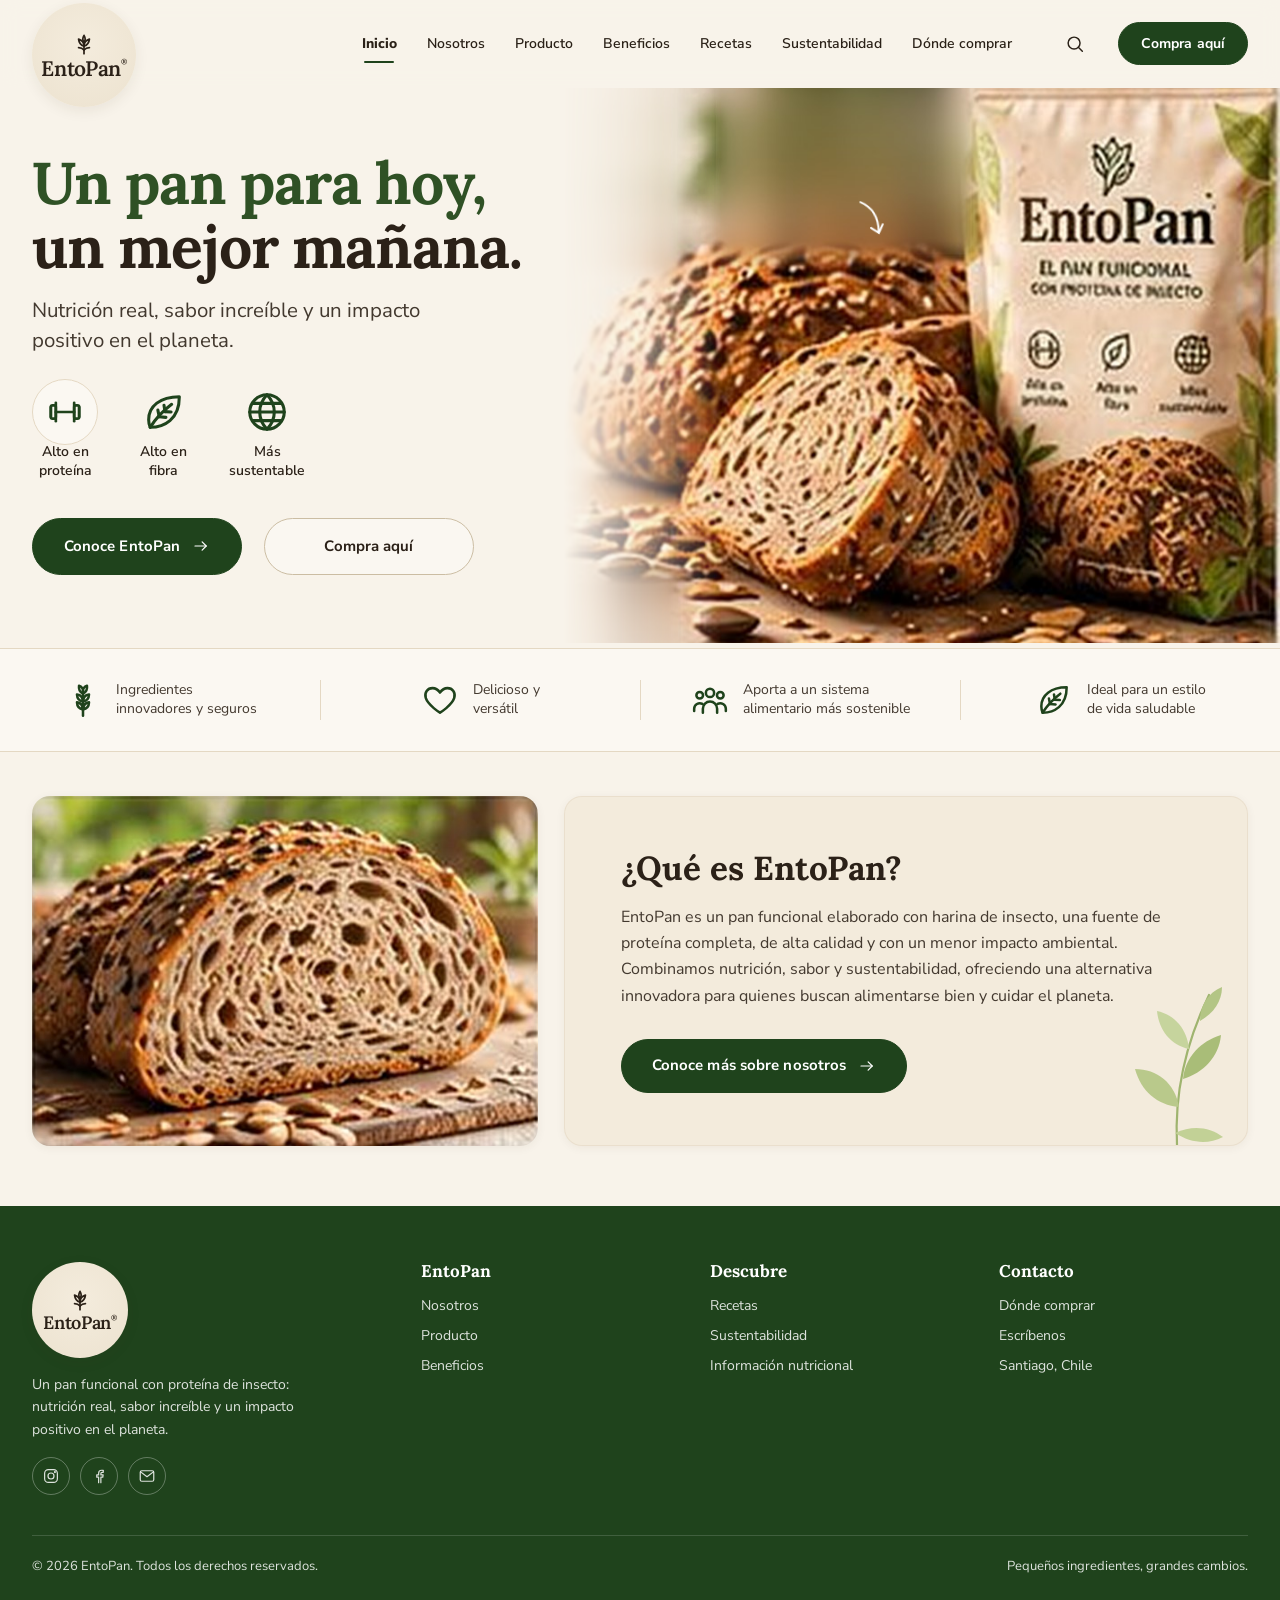
==== index.html @ 0f17476c "first commit commit 1er eto pan" ====
<!DOCTYPE html>
<html lang="es">
<head>
  <meta charset="UTF-8">
  <meta name="viewport" content="width=device-width, initial-scale=1">
  <title>EntoPan | Un pan para hoy, un mejor mañana</title>
  <meta name="description" content="EntoPan es un pan funcional con proteína de insecto: nutrición real, sabor increíble y un impacto positivo en el planeta.">
  <link rel="preconnect" href="https://fonts.googleapis.com">
  <link rel="preconnect" href="https://fonts.gstatic.com" crossorigin>
  <link href="https://fonts.googleapis.com/css2?family=Caveat:wght@500;600&family=Lora:wght@500;600;700&family=Nunito+Sans:wght@400;600;700;800;900&display=swap" rel="stylesheet">
  <link rel="stylesheet" href="css/styles.css">
</head>
<body data-page="inicio">
  <div data-include="header"></div>

  <main>
    <!-- HERO -->
    <section class="hero">
      <div class="hero__media">
        <img src="assets/img/hero-pan.jpg" alt="Pan EntoPan rebanado junto a su envase" data-parallax="0.06" class="reveal from-right" style="--d:.15s">
        <p class="hero__note hand float">
          <span class="write-on" style="display:block">Nutrición<br>que se nota</span>
          <svg viewBox="0 0 34 40" fill="none" stroke="currentColor" stroke-width="2" stroke-linecap="round"><path d="M6 2c10 6 16 16 14 32"/><path d="M13 29l7 6 5-8"/></svg>
        </p>
      </div>
      <div class="container hero__inner">
        <div class="hero__text">
          <h1 class="hero__title reveal">
            <span class="l1">Un pan para hoy,</span>
            <span>un mejor mañana.</span>
          </h1>
          <p class="hero__subtitle reveal" style="--d:.12s">Nutrición real, sabor increíble y un impacto positivo en el planeta.</p>
          <div class="hero__features" data-stagger=".12">
            <div class="hero__feature icon-pop"><i data-icon="dumbbell"></i>Alto en<br>proteína</div>
            <div class="hero__feature icon-pop"><i data-icon="leaf"></i>Alto en<br>fibra</div>
            <div class="hero__feature icon-pop"><i data-icon="globe"></i>Más<br>sustentable</div>
          </div>
          <div class="hero__cta reveal" style="--d:.3s">
            <a class="btn" href="producto.html">Conoce EntoPan <i data-icon="arrow"></i></a>
            <a class="btn btn--outline" href="sustentabilidad.html#donde-comprar">Compra aquí</a>
          </div>
        </div>
      </div>
    </section>

    <!-- FRANJA DE ATRIBUTOS -->
    <section class="strip">
      <div class="container divided" data-stagger=".1">
        <div class="strip__item icon-pop"><i data-icon="wheat"></i><span>Ingredientes<br>innovadores y seguros</span></div>
        <div class="strip__item icon-pop"><i data-icon="heart"></i><span>Delicioso y<br>versátil</span></div>
        <div class="strip__item icon-pop"><i data-icon="people"></i><span>Aporta a un sistema<br>alimentario más sostenible</span></div>
        <div class="strip__item icon-pop"><i data-icon="leaf"></i><span>Ideal para un estilo<br>de vida saludable</span></div>
      </div>
    </section>

    <!-- QUÉ ES ENTOPAN -->
    <section class="about" id="que-es">
      <div class="container about__grid">
        <div class="about__img img-zoom reveal from-left">
          <img src="assets/img/que-es-entopan.jpg" alt="Pan de semillas rebanado sobre tabla de madera" loading="lazy">
        </div>
        <div class="about__card card reveal from-right" style="--d:.1s">
          <h2>¿Qué es EntoPan?</h2>
          <p>EntoPan es un pan funcional elaborado con harina de insecto, una fuente de proteína completa, de alta calidad y con un menor impacto ambiental. Combinamos nutrición, sabor y sustentabilidad, ofreciendo una alternativa innovadora para quienes buscan alimentarse bien y cuidar el planeta.</p>
          <a class="btn" href="nosotros.html">Conoce más sobre nosotros <i data-icon="arrow"></i></a>
          <div class="leaves" data-leaves></div>
        </div>
      </div>
    </section>
  </main>

  <div data-include="footer"></div>

  <script src="js/icons.js"></script>
  <script src="js/data.js"></script>
  <script src="js/main.js"></script>
</body>
</html>
---- css/styles.css ----
/* =========================================================
   EntoPan — Hoja de estilos
   ========================================================= */
:root {
  --cream: #f8f3ea;
  --cream-2: #f3ebdc;
  --cream-3: #ece1cc;
  --paper: #fbf8f2;
  --line: #e4d8c3;
  --green: #1f431c;
  --green-2: #2c5a27;
  --green-3: #4f7a3a;
  --leaf: #a9bd78;
  --heading: #2b2118;
  --text: #43392f;
  --muted: #6d6257;
  --white: #ffffff;
  --shadow-sm: 0 2px 10px rgba(60, 45, 20, 0.06);
  --shadow: 0 10px 30px rgba(60, 45, 20, 0.10);
  --shadow-lg: 0 20px 50px rgba(40, 30, 10, 0.18);
  --radius: 14px;
  --radius-lg: 18px;
  --serif: 'Lora', Georgia, 'Times New Roman', serif;
  --sans: 'Nunito Sans', 'Segoe UI', system-ui, sans-serif;
  --hand: 'Caveat', 'Segoe Print', cursive;
  --container: 1280px;
  --header-h: 88px;
  --ease: cubic-bezier(.22, .8, .24, 1);
}

*, *::before, *::after { box-sizing: border-box; }
html { scroll-behavior: smooth; scroll-padding-top: calc(var(--header-h) + 16px); }
body {
  margin: 0;
  background: var(--cream);
  color: var(--text);
  font-family: var(--sans);
  font-size: 16px;
  line-height: 1.55;
  -webkit-font-smoothing: antialiased;
  overflow-x: hidden;
}
img { max-width: 100%; display: block; }
a { color: inherit; text-decoration: none; }
button, input, textarea { font: inherit; color: inherit; }
h1, h2, h3, h4 { font-family: var(--serif); color: var(--heading); margin: 0; line-height: 1.15; font-weight: 700; }
p { margin: 0; }

.container { width: 100%; max-width: var(--container); margin: 0 auto; padding: 0 32px; }
.sr-only { position: absolute; width: 1px; height: 1px; overflow: hidden; clip: rect(0 0 0 0); white-space: nowrap; }

/* ---------- Íconos ---------- */
.icon-wrap { display: inline-flex; align-items: center; justify-content: center; line-height: 0; }
.icon { width: 1em; height: 1em; }

/* ---------- Botones ---------- */
.btn {
  --bg: var(--green); --fg: #fff; --bd: var(--green);
  display: inline-flex; align-items: center; justify-content: center; gap: 12px;
  padding: 14px 30px; border-radius: 999px;
  background: var(--bg); color: var(--fg); border: 1.5px solid var(--bd);
  font-weight: 700; font-size: 15px; letter-spacing: .1px; cursor: pointer;
  position: relative; overflow: hidden; isolation: isolate;
  transition: transform .35s var(--ease), box-shadow .35s var(--ease), background .3s, color .3s;
  white-space: nowrap;
}
.btn .icon { width: 18px; height: 18px; transition: transform .35s var(--ease); }
.btn:hover { transform: translateY(-2px); box-shadow: 0 10px 24px rgba(31, 67, 28, .25); }
.btn:hover .icon { transform: translateX(4px); }
.btn:active { transform: translateY(0) scale(.98); }
.btn::after { /* brillo al pasar el mouse */
  content: ''; position: absolute; inset: 0; z-index: -1;
  background: linear-gradient(110deg, transparent 30%, rgba(255,255,255,.22) 50%, transparent 70%);
  transform: translateX(-120%); transition: transform .7s var(--ease);
}
.btn:hover::after { transform: translateX(120%); }
.btn--outline { --bg: transparent; --fg: var(--heading); --bd: #cbbda3; background: rgba(255,255,255,.35); }
.btn--outline:hover { --bg: var(--green); --fg: #fff; --bd: var(--green); background: var(--green); }
.btn--light { --bg: #fbf7ef; --fg: var(--heading); --bd: #fbf7ef; }
.btn--light:hover { --bg: #fff; background: #fff; box-shadow: 0 10px 24px rgba(0,0,0,.25); }
.btn--sm { padding: 10px 22px; font-size: 14px; }
.btn--block { width: 100%; }

/* ---------- Header ---------- */
.site-header {
  position: sticky; top: 0; z-index: 50;
  height: var(--header-h);
  background: rgba(248, 243, 234, .92);
  backdrop-filter: blur(10px); -webkit-backdrop-filter: blur(10px);
  border-bottom: 1px solid transparent;
  transition: height .35s var(--ease), box-shadow .35s, border-color .35s;
}
.site-header.is-scrolled { --header-h: 72px; box-shadow: 0 6px 24px rgba(60,45,20,.08); border-color: var(--line); }
.site-header .container { height: 100%; display: flex; align-items: center; gap: 24px; max-width: 1360px; }

.logo {
  position: relative; flex: 0 0 auto;
  width: 104px; height: 104px; margin-top: 22px; border-radius: 50%;
  background: radial-gradient(circle at 50% 40%, #f4ecdd, #ece2cf);
  box-shadow: 0 4px 14px rgba(60,45,20,.08);
  display: flex; flex-direction: column; align-items: center; justify-content: center;
  color: var(--heading);
  transition: transform .5s var(--ease), width .35s var(--ease), height .35s var(--ease), margin .35s var(--ease);
}
.site-header.is-scrolled .logo { width: 84px; height: 84px; margin-top: 14px; }
.logo:hover { transform: rotate(-6deg) scale(1.04); }
.logo .icon-wrap { font-size: 26px; color: var(--heading); margin-bottom: 1px; }
.logo__text { font-family: var(--serif); font-weight: 600; font-size: 21px; letter-spacing: -.3px; line-height: 1; }
.logo__text sup { font-size: 7px; vertical-align: top; }
.site-header.is-scrolled .logo__text { font-size: 18px; }

.nav { margin-left: auto; display: flex; align-items: center; gap: 30px; }
.nav__link {
  position: relative; font-size: 14px; font-weight: 600; color: var(--heading); padding: 6px 0;
  transition: color .25s;
}
.nav__link::after {
  content: ''; position: absolute; left: 50%; bottom: -3px; width: 30px; height: 2px; border-radius: 2px;
  background: var(--green); transform: translateX(-50%) scaleX(0); transform-origin: center;
  transition: transform .35s var(--ease);
}
.nav__link:hover { color: var(--green-2); }
.nav__link:hover::after, .nav__link.is-active::after { transform: translateX(-50%) scaleX(1); }
.nav__link.is-active { font-weight: 800; }

.header-actions { display: flex; align-items: center; gap: 22px; margin-left: 18px; }
.icon-btn {
  width: 42px; height: 42px; border-radius: 50%; border: 0; background: transparent;
  display: inline-flex; align-items: center; justify-content: center; cursor: pointer; color: var(--heading);
  transition: background .25s, transform .25s;
}
.icon-btn:hover { background: var(--cream-3); transform: scale(1.06); }
.icon-btn .icon { width: 22px; height: 22px; }
.menu-toggle { display: none; }

/* ---------- Secciones genéricas ---------- */
.page-title { text-align: center; padding: 34px 0 0; }
.page-title h1 { font-size: clamp(34px, 3.4vw, 48px); letter-spacing: -.5px; }
.page-title p { margin-top: 10px; font-size: 18px; color: var(--text); }

.hand { font-family: var(--hand); font-weight: 600; line-height: 1.05; }

.card {
  background: var(--cream-2); border-radius: var(--radius-lg);
  box-shadow: var(--shadow-sm); border: 1px solid rgba(228,216,195,.6);
}

.divided { display: grid; }
.divided > * { position: relative; }
.divided > * + *::before {
  content: ''; position: absolute; left: 0; top: 10%; bottom: 10%; width: 1px; background: var(--line);
}

.leaves { position: absolute; width: 110px; pointer-events: none; z-index: 1; transform-origin: bottom center; animation: sway 6s ease-in-out infinite; }
.leaves svg { width: 100%; height: auto; }
.leaves--flip svg { transform: scaleX(-1); }
@keyframes sway { 0%,100% { transform: rotate(-3deg); } 50% { transform: rotate(4deg); } }

/* ---------- Animaciones de aparición ---------- */
.reveal { opacity: 0; transform: translateY(34px); transition: opacity .9s var(--ease), transform .9s var(--ease); transition-delay: var(--d, 0s); }
.reveal.from-left { transform: translateX(-40px); }
.reveal.from-right { transform: translateX(40px); }
.reveal.zoom { transform: scale(.94); }
.reveal.is-visible { opacity: 1; transform: none; }

.page-enter { animation: pageIn .8s var(--ease) both; }
@keyframes pageIn { from { opacity: 0; transform: translateY(14px); } to { opacity: 1; transform: none; } }
body.is-leaving main, body.is-leaving footer { opacity: 0; transform: translateY(-10px); transition: opacity .35s, transform .35s; }

.float { animation: float 6s ease-in-out infinite; }
@keyframes float { 0%,100% { transform: translateY(0); } 50% { transform: translateY(-10px); } }

.hover-lift { transition: transform .45s var(--ease), box-shadow .45s var(--ease); }
.hover-lift:hover { transform: translateY(-6px); box-shadow: var(--shadow); }

.icon-pop .icon-wrap { transition: transform .45s var(--ease); }
.icon-pop:hover .icon-wrap { transform: translateY(-4px) rotate(-6deg) scale(1.08); }

/* texto manuscrito que se "escribe" */
.write-on { clip-path: inset(0 100% 0 0); transition: clip-path 1.6s var(--ease) .3s; }
.is-visible .write-on, .write-on.is-visible { clip-path: inset(0 0 0 0); }

.img-zoom { overflow: hidden; }
.img-zoom img { transition: transform 1.2s var(--ease); }
.img-zoom:hover img { transform: scale(1.05); }

/* =========================================================
   INICIO
   ========================================================= */
.hero { position: relative; overflow: hidden; }
.hero__inner { display: grid; grid-template-columns: 1fr 1.05fr; align-items: center; min-height: 560px; max-width: 1360px; }
.hero__text { padding: 40px 0 50px; position: relative; z-index: 2; }
.hero__title { font-size: clamp(40px, 4.6vw, 66px); letter-spacing: -1px; line-height: 1.08; }
.hero__title span { display: block; }
.hero__title .l1 { color: #2f5125; }
.hero__subtitle { font-size: clamp(18px, 1.6vw, 23px); margin-top: 18px; line-height: 1.45; color: var(--text); max-width: 460px; }
.hero__features { display: flex; gap: 42px; margin-top: 34px; }
.hero__feature { display: flex; flex-direction: column; align-items: center; text-align: center; gap: 8px; font-size: 14px; font-weight: 600; color: var(--heading); line-height: 1.3; }
.hero__feature .icon-wrap { font-size: 46px; color: var(--green); }
.hero__feature:first-child .icon-wrap { width: 66px; height: 66px; margin: -10px 0 -10px; border-radius: 50%; border: 1px solid var(--line); background: rgba(255,255,255,.4); font-size: 40px; }
.hero__cta { display: flex; gap: 22px; margin-top: 38px; flex-wrap: wrap; }
.hero__cta .btn { min-width: 210px; padding-block: 16px; }

.hero__media { position: absolute; right: 0; top: 0; bottom: 0; width: 56%; z-index: 1; }
.hero__media img {
  width: 100%; height: 100%; object-fit: cover; object-position: 50% 50%;
  -webkit-mask-image: linear-gradient(90deg, transparent 0%, #000 22%);
          mask-image: linear-gradient(90deg, transparent 0%, #000 22%);
}
.hero__note { position: absolute; left: 24%; top: 10%; font-size: clamp(26px, 2.4vw, 36px); color: #fff; transform: rotate(-8deg); text-shadow: 0 2px 10px rgba(0,0,0,.25); z-index: 2; }
.hero__note svg { width: 34px; height: 40px; display: block; margin: -2px 0 0 118px; }

.strip { border-top: 1px solid var(--line); border-bottom: 1px solid var(--line); background: var(--paper); }
.strip .divided { grid-template-columns: repeat(4, 1fr); padding: 26px 0; }
.strip__item { display: flex; align-items: center; justify-content: center; gap: 14px; padding: 6px 18px; font-size: 14px; line-height: 1.35; color: var(--text); }
.strip__item .icon-wrap { font-size: 38px; color: var(--green); flex: 0 0 auto; }

.about { padding: 44px 0 60px; position: relative; }
.about__grid { display: grid; grid-template-columns: 0.85fr 1.15fr; gap: 26px; align-items: stretch; }
.about__img { border-radius: var(--radius-lg); overflow: hidden; min-height: 330px; box-shadow: var(--shadow-sm); }
.about__img img { width: 100%; height: 100%; object-fit: cover; }
.about__card { padding: 44px 56px; display: flex; flex-direction: column; justify-content: center; position: relative; overflow: hidden; }
.about__card h2 { font-size: clamp(28px, 2.6vw, 38px); }
.about__card p { margin-top: 16px; font-size: 16px; line-height: 1.65; max-width: 560px; }
.about__card .btn { margin-top: 30px; align-self: flex-start; }
.about__card .leaves { right: 10px; bottom: -10px; width: 120px; }

/* =========================================================
   NOSOTROS
   ========================================================= */
.banner-hero { position: relative; height: 360px; overflow: hidden; }
.banner-hero img { position: absolute; inset: 0; width: 100%; height: 118%; object-fit: cover; object-position: 50% 60%; will-change: transform; }
.banner-hero::after { content: ''; position: absolute; inset: 0; background: radial-gradient(ellipse 40% 55% at 50% 42%, rgba(248,238,225,.55), transparent 75%); }
.banner-hero__text { position: relative; z-index: 2; text-align: center; padding-top: 70px; }
.banner-hero__text h1 { font-size: clamp(38px, 3.6vw, 52px); }
.banner-hero__text p { margin-top: 14px; font-size: 18px; color: var(--heading); line-height: 1.5; }

.mv { padding: 20px 0 30px; }
.mv__grid { display: grid; grid-template-columns: 0.72fr 1fr; gap: 64px; align-items: center; }
.photo-note { position: relative; border-radius: var(--radius-lg); overflow: hidden; aspect-ratio: 330 / 425; box-shadow: var(--shadow); }
.photo-note img { width: 100%; height: 100%; object-fit: cover; }
.photo-note .hand { position: absolute; left: 7%; bottom: 8%; color: #fff; font-size: clamp(30px, 2.8vw, 42px); transform: rotate(-6deg); text-shadow: 0 2px 12px rgba(0,0,0,.35); }
.photo-note .hand svg { display: block; width: 26px; height: 34px; margin: 4px 0 0 58%; }

.mv__item { display: grid; grid-template-columns: 76px 1fr; gap: 30px; align-items: start; margin-bottom: 34px; }
.circle-icon { width: 76px; height: 76px; border-radius: 50%; border: 1.3px solid #d4c6ad; display: flex; align-items: center; justify-content: center; background: rgba(255,255,255,.35); color: var(--heading); font-size: 36px; transition: transform .5s var(--ease), background .3s, color .3s; }
.mv__item:hover .circle-icon { transform: rotate(-10deg) scale(1.06); background: var(--green); color: #fff; border-color: var(--green); }
.mv__item h3 { font-size: 22px; margin-bottom: 8px; }
.mv__item p { font-size: 16px; line-height: 1.6; max-width: 520px; }

.values h3 { font-size: 21px; margin-bottom: 20px; }
.values__row { display: flex; justify-content: space-between; gap: 12px; max-width: 580px; }
.value { display: flex; flex-direction: column; align-items: center; gap: 10px; font-size: 14px; color: var(--text); cursor: default; }
.value .icon-wrap { font-size: 36px; color: var(--heading); }

.banner-green { position: relative; margin-top: 20px; min-height: 290px; overflow: hidden; display: flex; align-items: center; color: #fff; }
.banner-green > img { position: absolute; inset: 0; width: 100%; height: 100%; object-fit: cover; object-position: 50% 50%; }
.banner-green::before { content: ''; position: absolute; inset: 0; background: linear-gradient(90deg, rgba(22,44,18,.55) 0%, rgba(22,44,18,.35) 45%, transparent 70%); z-index: 1; }
.banner-green .container { position: relative; z-index: 2; }
.banner-green__text { padding-left: 16%; max-width: 820px; }
.banner-green h2 { color: #fff; font-size: clamp(30px, 3vw, 44px); font-weight: 600; }
.banner-green p { margin-top: 16px; font-size: 17px; line-height: 1.5; opacity: .95; max-width: 440px; }
.banner-green .btn { margin-top: 26px; }

/* =========================================================
   PRODUCTO
   ========================================================= */
.product-hero { position: relative; padding-top: 10px; overflow: hidden; }
.product-hero__grid { display: grid; grid-template-columns: 1.25fr 1fr; align-items: center; min-height: 460px; max-width: 1360px; }
.product-hero__media { position: relative; margin-left: -32px; }
.product-hero__media img {
  width: 100%; height: auto;
  -webkit-mask-image: linear-gradient(90deg, #000 80%, transparent 100%), linear-gradient(0deg, #000 85%, transparent 100%);
  -webkit-mask-composite: source-in;
          mask-image: linear-gradient(90deg, #000 80%, transparent 100%), linear-gradient(0deg, #000 85%, transparent 100%);
          mask-composite: intersect;
}
.checklist { list-style: none; padding: 0; margin: 0 0 40px 40px; display: grid; gap: 20px; }
.checklist li { display: flex; align-items: center; gap: 18px; font-size: 18px; color: var(--heading); }
.check { width: 32px; height: 32px; border-radius: 50%; background: var(--green); color: #fff; display: inline-flex; align-items: center; justify-content: center; flex: 0 0 auto; }
.check .icon { width: 18px; height: 18px; stroke-width: 2.4; }
.checklist .check:not(.is-visible) { transform: scale(0); }
.check.is-visible { animation: pop .6s var(--ease) both; animation-delay: var(--d, 0s); }
@keyframes pop { 0% { transform: scale(0); } 70% { transform: scale(1.2); } 100% { transform: scale(1); } }
.product-hero .btn { margin-left: 40px; }
.product-hero .leaves { right: -10px; top: 40px; width: 120px; }
.product-hero .leaves.l2 { top: auto; bottom: 10px; right: 10px; width: 70px; animation-delay: -2s; }

.features5 { background: var(--paper); border-top: 1px solid var(--line); border-bottom: 1px solid var(--line); }
.features5 .divided { grid-template-columns: repeat(5, 1fr); padding: 30px 0; }
.feat { display: flex; flex-direction: column; align-items: center; text-align: center; gap: 12px; font-size: 14px; line-height: 1.4; color: var(--text); padding: 4px 10px; }
.feat .icon-wrap { font-size: 44px; color: var(--heading); }

.ingredients { padding: 40px 0 60px; position: relative; }
.ingredients__grid { display: grid; grid-template-columns: 1fr 1fr; gap: 24px; }
.ingredients__card { padding: 44px 50px; display: flex; flex-direction: column; justify-content: center; }
.ingredients__card h2 { font-size: 30px; }
.ingredients__card p { margin-top: 14px; font-size: 16px; line-height: 1.6; max-width: 460px; }
.ingredients__card .btn { margin-top: 30px; align-self: flex-start; }
.ingredients__img { border-radius: var(--radius-lg); overflow: hidden; min-height: 300px; box-shadow: var(--shadow-sm); }
.ingredients__img img { width: 100%; height: 100%; object-fit: cover; }
.ingredients .leaves { left: -6px; bottom: 0; width: 90px; }

/* =========================================================
   BENEFICIOS
   ========================================================= */
.benefits { padding: 30px 0 22px; position: relative; }
.benefits__grid { display: grid; grid-template-columns: repeat(3, 1fr); gap: 22px; }
.benefit { overflow: hidden; display: flex; flex-direction: column; text-align: center; background: var(--paper); }
.benefit__body { padding: 34px 30px 14px; }
.benefit .icon-wrap { font-size: 46px; color: var(--green); }
.benefit h3 { font-size: 21px; margin-top: 14px; }
.benefit p { margin: 12px auto 0; font-size: 16px; line-height: 1.55; max-width: 290px; }
.benefit__img { margin-top: auto; height: 170px; overflow: hidden; }
.benefit__img img { width: 100%; height: 100%; object-fit: cover; -webkit-mask-image: linear-gradient(180deg, transparent 0%, #000 30%); mask-image: linear-gradient(180deg, transparent 0%, #000 30%); transition: transform 1.2s var(--ease); }
.benefit:hover .benefit__img img { transform: scale(1.07); }
.benefits .leaves { right: -30px; top: -40px; width: 90px; }

.promo-grid { display: grid; grid-template-columns: 1fr 1fr; gap: 22px; padding-bottom: 60px; }
.promo { position: relative; border-radius: var(--radius-lg); overflow: hidden; min-height: 400px; color: #fff; display: flex; align-items: center; box-shadow: var(--shadow); }
.promo > img { position: absolute; inset: 0; width: 100%; height: 100%; object-fit: cover; transition: transform 1.4s var(--ease); }
.promo:hover > img { transform: scale(1.05); }
.promo::before { content: ''; position: absolute; inset: 0; z-index: 1; background: linear-gradient(90deg, rgba(20,42,16,.55), rgba(20,42,16,.2) 55%, transparent 75%); }
.promo__text { position: relative; z-index: 2; padding: 40px 44px; max-width: 58%; }
.promo h2 { color: #fff; font-size: clamp(28px, 2.6vw, 40px); font-weight: 600; line-height: 1.15; }
.promo p { margin-top: 16px; font-size: 16px; line-height: 1.55; opacity: .95; }
.promo .btn { margin-top: 30px; }

/* =========================================================
   RECETAS
   ========================================================= */
.recipes { padding: 0 0 60px; position: relative; }
.filters { display: flex; justify-content: center; flex-wrap: wrap; gap: 14px; margin: 26px 0 30px; }
.chip {
  padding: 10px 24px; border-radius: 999px; border: 1px solid var(--line); background: var(--paper);
  font-size: 14px; font-weight: 600; color: var(--heading); cursor: pointer; box-shadow: var(--shadow-sm);
  transition: background .3s, color .3s, transform .3s var(--ease), border-color .3s;
}
.chip:hover { transform: translateY(-2px); border-color: #cbbda3; }
.chip.is-active { background: var(--green); color: #fff; border-color: var(--green); }

.recipes__grid { display: grid; grid-template-columns: repeat(3, 1fr); gap: 26px; }
.recipe {
  background: var(--paper); border-radius: var(--radius); overflow: hidden; box-shadow: var(--shadow-sm);
  cursor: pointer; border: 1px solid rgba(228,216,195,.6); text-align: left; padding: 0;
  transition: transform .45s var(--ease), box-shadow .45s var(--ease), opacity .4s, scale .4s;
}
.recipe:hover { transform: translateY(-6px); box-shadow: var(--shadow); }
.recipe.is-hidden { display: none; }
.recipe.is-filtering { opacity: 0; scale: .92; }
.recipe__img { aspect-ratio: 286 / 146; overflow: hidden; }
.recipe__img img { width: 100%; height: 100%; object-fit: cover; transition: transform 1s var(--ease); }
.recipe:hover .recipe__img img { transform: scale(1.08); }
.recipe__body { padding: 16px 18px 18px; display: grid; grid-template-columns: 1fr auto; align-items: end; gap: 8px; }
.recipe h3 { font-size: 18px; grid-column: 1 / -1; }
.recipe__meta { display: flex; gap: 18px; font-size: 13px; color: var(--muted); }
.recipe__meta span { display: inline-flex; align-items: center; gap: 6px; }
.recipe__meta .icon { width: 16px; height: 16px; }
.recipe__arrow { color: var(--heading); transition: transform .35s var(--ease); }
.recipe__arrow .icon { width: 20px; height: 20px; }
.recipe:hover .recipe__arrow { transform: translateX(5px); }
.recipes__more { display: flex; justify-content: center; margin-top: 44px; }
.recipes__more .btn { padding-inline: 44px; }
.recipes__empty { text-align: center; color: var(--muted); padding: 30px; display: none; }
.recipes .leaves.tr { right: -20px; top: -80px; width: 90px; }
.recipes .leaves.bl { left: -10px; bottom: 20px; width: 90px; }
.recipes .leaves.br { right: -6px; bottom: 10px; width: 80px; animation-delay: -3s; }

/* =========================================================
   SUSTENTABILIDAD
   ========================================================= */
.sust { padding: 0 0 26px; position: relative; }
.sust__grid { display: grid; grid-template-columns: 0.95fr 1.05fr; gap: 44px; align-items: center; margin-top: 30px; }
.sust__item { display: grid; grid-template-columns: 70px 1fr; gap: 24px; margin-bottom: 30px; }
.sust__item:last-child { margin-bottom: 0; }
.sust__item .icon-wrap { font-size: 54px; color: var(--green); }
.sust__item h3 { font-size: 20px; margin-bottom: 6px; }
.sust__item p { font-size: 15.5px; line-height: 1.55; max-width: 470px; }
.sust__photo { position: relative; border-radius: var(--radius-lg); overflow: hidden; aspect-ratio: 244 / 168; box-shadow: var(--shadow); }
.sust__photo img { width: 100%; height: 100%; object-fit: cover; }
.sust__photo .hand { position: absolute; right: 5%; top: 20%; color: #fff; font-size: clamp(30px, 2.8vw, 44px); transform: rotate(-8deg); text-align: left; text-shadow: 0 2px 12px rgba(0,0,0,.3); }
.sust .leaves { left: -20px; top: -50px; width: 80px; }

.buy-contact { display: grid; grid-template-columns: 1.4fr 1fr; gap: 26px; padding: 26px 0 60px; }
.buy, .contact { padding: 36px 40px; }
.buy h2, .contact h2 { font-size: 30px; }
.contact h2 { font-size: 26px; }
.buy > p, .contact > p { margin-top: 10px; font-size: 16px; line-height: 1.5; max-width: 480px; }
.stores { display: grid; grid-template-columns: repeat(4, 1fr); margin: 30px 0 30px; }
.store { display: flex; align-items: center; justify-content: center; min-height: 90px; padding: 0 10px; transition: transform .4s var(--ease), filter .4s; }
.store:hover { transform: translateY(-4px) scale(1.05); }
.store-jumbo { width: 84px; height: 84px; border-radius: 50%; background: radial-gradient(circle at 40% 35%, #3cc05b, #0d9a3a); color: #fff; font-weight: 900; font-size: 18px; display: flex; flex-direction: column; align-items: center; justify-content: center; letter-spacing: -.3px; box-shadow: inset 0 -3px 0 rgba(0,0,0,.12); }
.store-jumbo small { font-size: 6px; font-weight: 700; letter-spacing: 1px; opacity: .9; }
.store-lider { display: inline-flex; align-items: center; gap: 4px; font-family: var(--sans); font-style: italic; font-weight: 800; font-size: 30px; color: #1c62c4; letter-spacing: -1px; }
.store-lider svg { width: 32px; height: 32px; }
.store-tottus { font-weight: 900; font-size: 24px; color: #1a9a3c; letter-spacing: .5px; display: inline-flex; align-items: center; gap: 4px; }
.store-tottus::before { content: ''; width: 10px; height: 18px; background: repeating-linear-gradient(0deg, #1a9a3c 0 3px, transparent 3px 5px); }
.store-mercado { display: flex; flex-direction: column; align-items: center; font-weight: 800; font-size: 14px; line-height: 1.1; color: var(--heading); text-align: center; }
.store-mercado .icon-wrap { font-size: 34px; margin-bottom: 4px; }
.buy .btn { display: flex; width: fit-content; margin: 0 auto; padding-inline: 38px; }

.form { display: grid; gap: 10px; margin-top: 20px; }
.field { position: relative; }
.field input, .field textarea {
  width: 100%; padding: 12px 14px; border-radius: 8px; border: 1px solid var(--line); background: var(--paper);
  font-size: 14px; outline: none; transition: border-color .25s, box-shadow .25s; resize: vertical;
}
.field textarea { min-height: 76px; }
.field input:focus, .field textarea:focus { border-color: var(--green-3); box-shadow: 0 0 0 3px rgba(79,122,58,.15); }
.field.has-error input, .field.has-error textarea { border-color: #b3452f; animation: shake .4s; }
.field__error { display: none; color: #b3452f; font-size: 12px; margin-top: 4px; }
.field.has-error .field__error { display: block; }
@keyframes shake { 0%,100% { transform: translateX(0); } 25% { transform: translateX(-5px); } 75% { transform: translateX(5px); } }
.form .btn { margin-top: 10px; border-radius: 10px; }
.form .btn.is-loading { pointer-events: none; opacity: .8; }
.form .btn.is-loading::before { content: ''; width: 16px; height: 16px; border: 2px solid rgba(255,255,255,.4); border-top-color: #fff; border-radius: 50%; animation: spin .8s linear infinite; }
@keyframes spin { to { transform: rotate(360deg); } }

/* =========================================================
   FOOTER
   ========================================================= */
.site-footer { background: var(--green); color: rgba(255,255,255,.85); padding: 56px 0 26px; }
.footer__grid { display: grid; grid-template-columns: 1.4fr 1fr 1fr 1fr; gap: 40px; }
.footer__brand .logo { margin: 0 0 16px; width: 96px; height: 96px; }
.footer__brand .logo__text { font-size: 18px; }
.footer__brand p { font-size: 14px; max-width: 280px; line-height: 1.6; }
.site-footer h4 { color: #fff; font-family: var(--serif); font-size: 17px; margin-bottom: 14px; }
.site-footer ul { list-style: none; margin: 0; padding: 0; display: grid; gap: 8px; font-size: 14px; }
.site-footer a:hover { color: #fff; text-decoration: underline; text-underline-offset: 3px; }
.socials { display: flex; gap: 10px; margin-top: 16px; }
.socials a { width: 38px; height: 38px; border-radius: 50%; border: 1px solid rgba(255,255,255,.3); display: inline-flex; align-items: center; justify-content: center; transition: background .3s, transform .3s; }
.socials a:hover { background: rgba(255,255,255,.15); transform: translateY(-3px); text-decoration: none; }
.socials .icon { width: 18px; height: 18px; }
.footer__bottom { margin-top: 40px; padding-top: 20px; border-top: 1px solid rgba(255,255,255,.15); font-size: 13px; display: flex; justify-content: space-between; gap: 12px; flex-wrap: wrap; }

/* =========================================================
   MODAL, BUSCADOR, TOAST
   ========================================================= */
.overlay { position: fixed; inset: 0; z-index: 100; background: rgba(30, 24, 14, .45); backdrop-filter: blur(4px); display: flex; align-items: center; justify-content: center; padding: 20px; opacity: 0; visibility: hidden; transition: opacity .35s, visibility .35s; }
.overlay.is-open { opacity: 1; visibility: visible; }
.modal { background: var(--paper); border-radius: 20px; width: min(760px, 100%); max-height: 88vh; overflow: auto; box-shadow: var(--shadow-lg); position: relative; transform: translateY(24px) scale(.97); transition: transform .45s var(--ease); }
.overlay.is-open .modal { transform: none; }
.modal__close { position: absolute; top: 14px; right: 14px; z-index: 3; background: rgba(251,248,242,.9); }
.modal__hero { height: 260px; overflow: hidden; }
.modal__hero img { width: 100%; height: 100%; object-fit: cover; }
.modal__body { padding: 30px 38px 38px; }
.modal__body h2 { font-size: 30px; }
.modal__body > p { margin-top: 8px; color: var(--muted); }
.modal__meta { display: flex; gap: 20px; margin: 14px 0 22px; color: var(--muted); font-size: 14px; }
.modal__meta span { display: inline-flex; align-items: center; gap: 6px; }
.modal__meta .icon { width: 18px; height: 18px; }
.modal__cols { display: grid; grid-template-columns: 1fr 1.3fr; gap: 30px; }
.modal h3 { font-size: 19px; margin-bottom: 12px; }
.modal ul, .modal ol { margin: 0; padding-left: 20px; display: grid; gap: 8px; font-size: 15px; }
.modal ol li::marker { color: var(--green-2); font-weight: 800; }
.nutri-table { width: 100%; border-collapse: collapse; margin-top: 18px; font-size: 15px; }
.nutri-table th, .nutri-table td { padding: 10px 12px; border-bottom: 1px solid var(--line); text-align: left; }
.nutri-table th { background: var(--cream-2); font-family: var(--serif); }
.nutri-table td:not(:first-child), .nutri-table th:not(:first-child) { text-align: right; }
.ing-list { list-style: none; padding: 0 !important; gap: 14px !important; margin-top: 18px !important; }
.ing-list li { display: grid; grid-template-columns: 34px 1fr; gap: 12px; align-items: start; }
.ing-list .check { width: 28px; height: 28px; }
.timeline { list-style: none; padding: 0 !important; margin-top: 20px !important; border-left: 2px solid var(--line); gap: 20px !important; }
.timeline li { padding-left: 22px; position: relative; }
.timeline li::before { content: ''; position: absolute; left: -7px; top: 6px; width: 12px; height: 12px; border-radius: 50%; background: var(--green); box-shadow: 0 0 0 4px var(--paper); }
.timeline strong { font-family: var(--serif); color: var(--heading); display: block; }
.map-frame { width: 100%; height: 280px; border: 0; border-radius: 12px; margin-top: 18px; background: var(--cream-2); }
.store-list { list-style: none; padding: 0 !important; margin-top: 18px !important; display: grid; grid-template-columns: 1fr 1fr; gap: 12px !important; }
.store-list a { display: flex; gap: 10px; align-items: center; padding: 12px 14px; border: 1px solid var(--line); border-radius: 12px; transition: background .3s, border-color .3s; }
.store-list a:hover { background: var(--cream-2); border-color: #cbbda3; }
.store-list .icon { width: 20px; height: 20px; color: var(--green); }
.store-list small { display: block; color: var(--muted); font-size: 12px; }

.search { align-items: flex-start; padding-top: 12vh; }
.search__box { width: min(640px, 100%); background: var(--paper); border-radius: 18px; box-shadow: var(--shadow-lg); overflow: hidden; transform: translateY(-20px); transition: transform .4s var(--ease); }
.overlay.is-open .search__box { transform: none; }
.search__field { display: flex; align-items: center; gap: 12px; padding: 16px 20px; border-bottom: 1px solid var(--line); }
.search__field .icon { width: 22px; height: 22px; color: var(--muted); }
.search__field input { flex: 1; border: 0; outline: none; background: transparent; font-size: 18px; }
.search__results { list-style: none; margin: 0; padding: 8px; max-height: 50vh; overflow: auto; }
.search__results a { display: block; padding: 12px 14px; border-radius: 10px; transition: background .2s; }
.search__results a:hover, .search__results a.is-focused { background: var(--cream-2); }
.search__results strong { font-family: var(--serif); color: var(--heading); }
.search__results small { display: block; color: var(--muted); font-size: 13px; }
.search__empty { padding: 18px; color: var(--muted); text-align: center; }

.toast { position: fixed; left: 50%; bottom: 28px; z-index: 120; transform: translate(-50%, 40px); opacity: 0; background: var(--green); color: #fff; padding: 14px 22px; border-radius: 12px; box-shadow: var(--shadow-lg); display: flex; align-items: center; gap: 10px; font-weight: 600; transition: transform .45s var(--ease), opacity .45s; }
.toast.is-visible { transform: translate(-50%, 0); opacity: 1; }
.toast .icon { width: 20px; height: 20px; }

.to-top { position: fixed; right: 22px; bottom: 22px; z-index: 40; width: 46px; height: 46px; border-radius: 50%; border: 0; background: var(--green); color: #fff; box-shadow: var(--shadow); cursor: pointer; display: flex; align-items: center; justify-content: center; opacity: 0; transform: translateY(20px); pointer-events: none; transition: opacity .35s, transform .35s var(--ease); }
.to-top.is-visible { opacity: 1; transform: none; pointer-events: auto; }
.to-top .icon { width: 20px; height: 20px; transform: rotate(-90deg); }

.flash { animation: flash 1.6s var(--ease); }
@keyframes flash { 0%, 100% { box-shadow: var(--shadow-sm); } 30% { box-shadow: 0 0 0 4px rgba(79,122,58,.45), var(--shadow); } }

/* =========================================================
   RESPONSIVE
   ========================================================= */
@media (max-width: 1180px) {
  .nav { gap: 20px; }
  .nav__link { font-size: 13px; }
  .header-actions { gap: 10px; margin-left: 6px; }
}

@media (max-width: 1024px) {
  :root { --header-h: 76px; }
  .container { padding: 0 24px; }
  .logo { width: 84px; height: 84px; margin-top: 14px; }
  .logo__text { font-size: 18px; }
  .menu-toggle { display: inline-flex; }
  .nav {
    position: fixed; inset: var(--header-h) 0 auto 0; margin: 0; flex-direction: column; align-items: stretch; gap: 0;
    background: var(--cream); border-bottom: 1px solid var(--line); box-shadow: var(--shadow); padding: 10px 24px 20px;
    clip-path: inset(0 0 100% 0); transition: clip-path .45s var(--ease); visibility: hidden;
  }
  .nav.is-open { clip-path: inset(0 0 0 0); visibility: visible; }
  .nav__link { font-size: 17px; padding: 14px 4px; border-bottom: 1px solid var(--line); }
  .nav__link::after { left: 4px; transform: scaleX(0); transform-origin: left; bottom: 8px; }
  .nav__link:hover::after, .nav__link.is-active::after { transform: scaleX(1); }
  .header-actions { margin-left: auto; }

  .hero__inner { grid-template-columns: 1fr; min-height: 0; }
  .hero__media { position: relative; width: auto; height: 420px; margin: 0 -24px; order: -1; }
  .hero__media img { -webkit-mask-image: linear-gradient(0deg, transparent 0%, #000 20%); mask-image: linear-gradient(0deg, transparent 0%, #000 20%); }
  .hero__note { left: 8%; }
  .hero__text { padding-top: 0; }
  .strip .divided { grid-template-columns: repeat(2, 1fr); row-gap: 18px; }
  .strip .divided > *:nth-child(3)::before { display: none; }
  .about__grid, .mv__grid, .ingredients__grid, .sust__grid, .buy-contact, .product-hero__grid { grid-template-columns: 1fr; }
  .about__card { padding: 36px; }
  .mv__grid { gap: 36px; }
  .photo-note { max-width: 460px; width: 100%; margin: 0 auto; }
  .product-hero__media { margin: 0 -24px; }
  .checklist, .product-hero .btn { margin-left: 0; }
  .product-hero__side { padding: 20px 0 40px; }
  .features5 .divided { grid-template-columns: repeat(3, 1fr); row-gap: 24px; }
  .features5 .divided > *:nth-child(4)::before { display: none; }
  .benefits__grid { grid-template-columns: 1fr 1fr; }
  .promo-grid { grid-template-columns: 1fr; }
  .recipes__grid { grid-template-columns: 1fr 1fr; }
  .footer__grid { grid-template-columns: 1fr 1fr; }
  .banner-green__text { padding-left: 0; }
}

@media (max-width: 640px) {
  .container { padding: 0 16px; }
  .header-actions .btn { padding: 10px 16px; font-size: 13px; }
  .hero__media { height: 320px; margin: 0 -16px; }
  .hero__features { gap: 22px; justify-content: space-between; }
  .hero__cta .btn { flex: 1 1 100%; }
  .strip .divided { grid-template-columns: 1fr; }
  .strip .divided > *::before { display: none; }
  .strip__item { justify-content: flex-start; }
  .about__card, .ingredients__card, .buy, .contact { padding: 28px 22px; }
  .banner-hero { height: 300px; }
  .banner-hero__text { padding-top: 50px; }
  .banner-hero__text p br { display: none; }
  .mv__item { grid-template-columns: 60px 1fr; gap: 18px; }
  .circle-icon { width: 60px; height: 60px; font-size: 28px; }
  .values__row { flex-wrap: wrap; justify-content: center; gap: 20px 26px; }
  .product-hero__media { margin: 0 -16px; }
  .features5 .divided { grid-template-columns: 1fr 1fr; }
  .features5 .divided > *::before { display: none; }
  .benefits__grid, .recipes__grid { grid-template-columns: 1fr; }
  .promo { min-height: 360px; }
  .promo__text { max-width: 100%; padding: 30px 24px; }
  .promo::before { background: linear-gradient(90deg, rgba(20,42,16,.7), rgba(20,42,16,.35)); }
  .stores { grid-template-columns: 1fr 1fr; row-gap: 16px; }
  .stores > *:nth-child(3)::before { display: none; }
  .modal__cols { grid-template-columns: 1fr; }
  .modal__body { padding: 24px; }
  .store-list { grid-template-columns: 1fr; }
  .footer__grid { grid-template-columns: 1fr; }
  .leaves { display: none; }
}

@media (prefers-reduced-motion: reduce) {
  *, *::before, *::after { animation-duration: .01ms !important; animation-iteration-count: 1 !important; transition-duration: .01ms !important; scroll-behavior: auto !important; }
  .reveal { opacity: 1; transform: none; }
  .write-on { clip-path: none; }
}
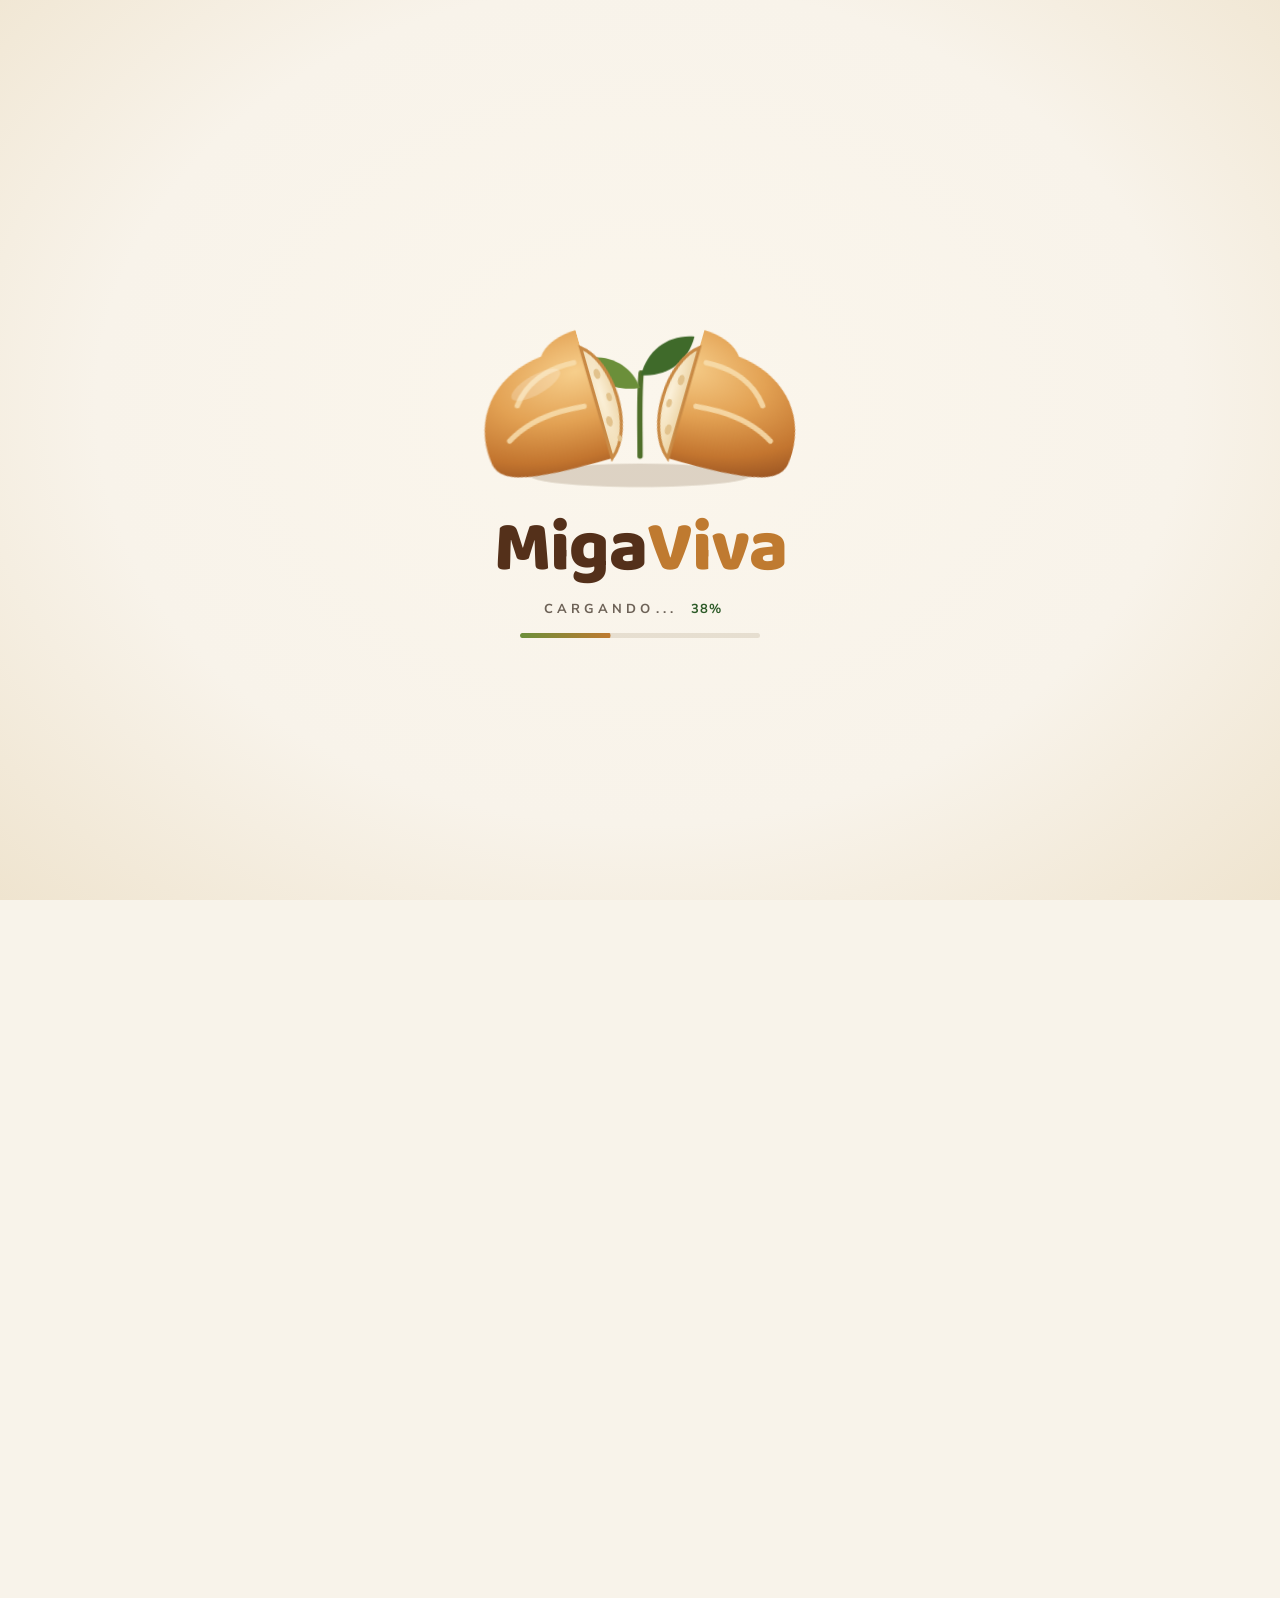
==== commit a70c859d: "Add files via upload second commit" ====
--- a/index.html
+++ b/index.html
@@ -3,12 +3,14 @@
 <head>
   <meta charset="UTF-8">
   <meta name="viewport" content="width=device-width, initial-scale=1">
-  <title>EntoPan | Un pan para hoy, un mejor mañana</title>
-  <meta name="description" content="EntoPan es un pan funcional con proteína de insecto: nutrición real, sabor increíble y un impacto positivo en el planeta.">
+  <title>MigaViva | Un pan para hoy, un mejor mañana</title>
+  <meta name="description" content="MigaViva es un pan funcional con proteína de insecto: nutrición real, sabor increíble y un impacto positivo en el planeta.">
   <link rel="preconnect" href="https://fonts.googleapis.com">
   <link rel="preconnect" href="https://fonts.gstatic.com" crossorigin>
-  <link href="https://fonts.googleapis.com/css2?family=Caveat:wght@500;600&family=Lora:wght@500;600;700&family=Nunito+Sans:wght@400;600;700;800;900&display=swap" rel="stylesheet">
+  <link href="https://fonts.googleapis.com/css2?family=Baloo+2:wght@800&family=Caveat:wght@500;600&family=Lora:wght@500;600;700&family=Nunito+Sans:wght@400;600;700;800;900&display=swap" rel="stylesheet">
+  <link rel="icon" type="image/png" href="assets/img/favicon.png">
   <link rel="stylesheet" href="css/styles.css">
+  <script src="js/loader.js"></script>
 </head>
 <body data-page="inicio">
   <div data-include="header"></div>
@@ -17,7 +19,7 @@
     <!-- HERO -->
     <section class="hero">
       <div class="hero__media">
-        <img src="assets/img/hero-pan.jpg" alt="Pan EntoPan rebanado junto a su envase" data-parallax="0.06" class="reveal from-right" style="--d:.15s">
+        <img src="assets/img/hero-pan.jpg" alt="Pan MigaViva rebanado junto a su envase" data-parallax="0.06" class="reveal from-right" style="--d:.15s">
         <p class="hero__note hand float">
           <span class="write-on" style="display:block">Nutrición<br>que se nota</span>
           <svg viewBox="0 0 34 40" fill="none" stroke="currentColor" stroke-width="2" stroke-linecap="round"><path d="M6 2c10 6 16 16 14 32"/><path d="M13 29l7 6 5-8"/></svg>
@@ -36,7 +38,7 @@
             <div class="hero__feature icon-pop"><i data-icon="globe"></i>Más<br>sustentable</div>
           </div>
           <div class="hero__cta reveal" style="--d:.3s">
-            <a class="btn" href="producto.html">Conoce EntoPan <i data-icon="arrow"></i></a>
+            <a class="btn" href="producto.html">Conoce MigaViva <i data-icon="arrow"></i></a>
             <a class="btn btn--outline" href="sustentabilidad.html#donde-comprar">Compra aquí</a>
           </div>
         </div>
@@ -53,15 +55,15 @@
       </div>
     </section>
 
-    <!-- QUÉ ES ENTOPAN -->
+    <!-- QUÉ ES MIGAVIVA -->
     <section class="about" id="que-es">
       <div class="container about__grid">
         <div class="about__img img-zoom reveal from-left">
-          <img src="assets/img/que-es-entopan.jpg" alt="Pan de semillas rebanado sobre tabla de madera" loading="lazy">
+          <img src="assets/img/que-es-migaviva.jpg" alt="Pan de semillas rebanado sobre tabla de madera" loading="lazy">
         </div>
         <div class="about__card card reveal from-right" style="--d:.1s">
-          <h2>¿Qué es EntoPan?</h2>
-          <p>EntoPan es un pan funcional elaborado con harina de insecto, una fuente de proteína completa, de alta calidad y con un menor impacto ambiental. Combinamos nutrición, sabor y sustentabilidad, ofreciendo una alternativa innovadora para quienes buscan alimentarse bien y cuidar el planeta.</p>
+          <h2>¿Qué es MigaViva?</h2>
+          <p>MigaViva es un pan funcional elaborado con harina de insecto, una fuente de proteína completa, de alta calidad y con un menor impacto ambiental. Combinamos nutrición, sabor y sustentabilidad, ofreciendo una alternativa innovadora para quienes buscan alimentarse bien y cuidar el planeta.</p>
           <a class="btn" href="nosotros.html">Conoce más sobre nosotros <i data-icon="arrow"></i></a>
           <div class="leaves" data-leaves></div>
         </div>
--- a/css/styles.css
+++ b/css/styles.css
@@ -1,5 +1,5 @@
 /* =========================================================
-   EntoPan — Hoja de estilos
+   MigaViva — Hoja de estilos
    ========================================================= */
 :root {
   --cream: #f8f3ea;
@@ -94,20 +94,12 @@
 .site-header .container { height: 100%; display: flex; align-items: center; gap: 24px; max-width: 1360px; }
 
 .logo {
-  position: relative; flex: 0 0 auto;
-  width: 104px; height: 104px; margin-top: 22px; border-radius: 50%;
-  background: radial-gradient(circle at 50% 40%, #f4ecdd, #ece2cf);
-  box-shadow: 0 4px 14px rgba(60,45,20,.08);
-  display: flex; flex-direction: column; align-items: center; justify-content: center;
-  color: var(--heading);
-  transition: transform .5s var(--ease), width .35s var(--ease), height .35s var(--ease), margin .35s var(--ease);
-}
-.site-header.is-scrolled .logo { width: 84px; height: 84px; margin-top: 14px; }
-.logo:hover { transform: rotate(-6deg) scale(1.04); }
-.logo .icon-wrap { font-size: 26px; color: var(--heading); margin-bottom: 1px; }
-.logo__text { font-family: var(--serif); font-weight: 600; font-size: 21px; letter-spacing: -.3px; line-height: 1; }
-.logo__text sup { font-size: 7px; vertical-align: top; }
-.site-header.is-scrolled .logo__text { font-size: 18px; }
+  position: relative; flex: 0 0 auto; display: block;
+  transition: transform .5s var(--ease);
+}
+.logo img { height: 66px; width: auto; transition: height .35s var(--ease); }
+.site-header.is-scrolled .logo img { height: 54px; }
+.logo:hover { transform: rotate(-3deg) scale(1.04); }
 
 .nav { margin-left: auto; display: flex; align-items: center; gap: 30px; }
 .nav__link {
@@ -421,8 +413,9 @@
    ========================================================= */
 .site-footer { background: var(--green); color: rgba(255,255,255,.85); padding: 56px 0 26px; }
 .footer__grid { display: grid; grid-template-columns: 1.4fr 1fr 1fr 1fr; gap: 40px; }
-.footer__brand .logo { margin: 0 0 16px; width: 96px; height: 96px; }
-.footer__brand .logo__text { font-size: 18px; }
+.footer__brand .logo { margin: 0 0 18px; display: inline-block; padding: 12px 18px; border-radius: 16px; background: var(--cream); }
+.footer__brand .logo img { height: 58px; }
+.footer__tagline { letter-spacing: 3px; text-transform: uppercase; font-size: 12px; }
 .footer__brand p { font-size: 14px; max-width: 280px; line-height: 1.6; }
 .site-footer h4 { color: #fff; font-family: var(--serif); font-size: 17px; margin-bottom: 14px; }
 .site-footer ul { list-style: none; margin: 0; padding: 0; display: grid; gap: 8px; font-size: 14px; }
@@ -507,8 +500,8 @@
 @media (max-width: 1024px) {
   :root { --header-h: 76px; }
   .container { padding: 0 24px; }
-  .logo { width: 84px; height: 84px; margin-top: 14px; }
-  .logo__text { font-size: 18px; }
+  .logo img { height: 52px; }
+  .site-header.is-scrolled .logo img { height: 46px; }
   .menu-toggle { display: inline-flex; }
   .nav {
     position: fixed; inset: var(--header-h) 0 auto 0; margin: 0; flex-direction: column; align-items: stretch; gap: 0;
@@ -523,7 +516,7 @@
 
   .hero__inner { grid-template-columns: 1fr; min-height: 0; }
   .hero__media { position: relative; width: auto; height: 420px; margin: 0 -24px; order: -1; }
-  .hero__media img { -webkit-mask-image: linear-gradient(0deg, transparent 0%, #000 20%); mask-image: linear-gradient(0deg, transparent 0%, #000 20%); }
+  .hero__media img { object-position: 50% 28%; -webkit-mask-image: linear-gradient(0deg, transparent 0%, #000 20%); mask-image: linear-gradient(0deg, transparent 0%, #000 20%); }
   .hero__note { left: 8%; }
   .hero__text { padding-top: 0; }
   .strip .divided { grid-template-columns: repeat(2, 1fr); row-gap: 18px; }
@@ -581,3 +574,96 @@
   .reveal { opacity: 1; transform: none; }
   .write-on { clip-path: none; }
 }
+
+/* =========================================================
+   PANTALLA DE CARGA (marraqueta que se abre)
+   ========================================================= */
+.is-loading body { overflow: hidden; }
+.is-loading body > :not(.loader) { visibility: hidden; }
+
+.loader { position: fixed; inset: 0; z-index: 1000; display: flex; align-items: center; justify-content: center; pointer-events: all; }
+.loader__curtain { position: absolute; top: 0; bottom: 0; width: 50.5%; background: var(--cream) radial-gradient(ellipse at 50% 45%, #fbf6ec, var(--cream) 60%, #efe4cf) no-repeat; background-size: 198% 100%; transition: transform 1.1s cubic-bezier(.77, 0, .18, 1); }
+.loader__curtain--l { left: 0; background-position: 0 0; }
+.loader__curtain--r { right: 0; background-position: 100% 0; }
+.loader__curtain--l::after, .loader__curtain--r::after { content: ''; position: absolute; top: 0; bottom: 0; width: 26px; opacity: 0; transition: opacity .4s; }
+.loader__curtain--l::after { right: 0; background: linear-gradient(90deg, transparent, rgba(120, 80, 30, .12)); }
+.loader__curtain--r::after { left: 0; background: linear-gradient(-90deg, transparent, rgba(120, 80, 30, .12)); }
+.loader.is-done .loader__curtain::after { opacity: 1; }
+.loader.is-done .loader__curtain--l { transform: translateX(-101%); transition-delay: .35s; }
+.loader.is-done .loader__curtain--r { transform: translateX(101%); transition-delay: .35s; }
+
+.loader__content { position: relative; z-index: 2; display: flex; flex-direction: column; align-items: center; text-align: center; padding: 20px; transition: opacity .45s, transform .6s var(--ease); }
+.loader.is-done .loader__content { opacity: 0; transform: scale(1.08); }
+
+.loader__bread { width: min(320px, 72vw); height: auto; overflow: visible; }
+.loader__bread * { transform-box: view-box; }
+
+/* 1. el pan cae y rebota */
+.loader__drop { transform-origin: 150px 184px; animation: mvDrop .9s cubic-bezier(.3, 1.4, .5, 1) both; }
+@keyframes mvDrop {
+  0%   { transform: translateY(-160px) scale(.9, 1.1); opacity: 0; }
+  55%  { transform: translateY(0) scale(1.08, .9); opacity: 1; }
+  75%  { transform: translateY(-10px) scale(.97, 1.03); }
+  100% { transform: translateY(0) scale(1); }
+}
+.loader__shadow { fill: rgba(90, 55, 20, .18); transform-origin: 150px 200px; animation: mvShadow .9s ease-out both; }
+@keyframes mvShadow { 0% { transform: scale(.3); opacity: 0; } 55% { transform: scale(1.1); opacity: 1; } 100% { transform: scale(1); } }
+
+/* 2. vapor */
+.loader__steam path { fill: none; stroke: #d9c3a0; stroke-width: 4; stroke-linecap: round; stroke-dasharray: 60; stroke-dashoffset: 60; opacity: 0; animation: mvSteam 1.6s ease-in-out .5s 2 both; }
+.loader__steam path:nth-child(2) { animation-delay: .7s; }
+.loader__steam path:nth-child(3) { animation-delay: .9s; }
+@keyframes mvSteam { 0% { stroke-dashoffset: 60; opacity: 0; transform: translateY(8px); } 40% { opacity: .9; } 100% { stroke-dashoffset: -60; opacity: 0; transform: translateY(-14px); } }
+
+/* 3. el pan se abre */
+.loader__half { transform-origin: 150px 184px; animation: .9s cubic-bezier(.5, 0, .2, 1.3) 1.05s both; }
+.loader__half--l { animation-name: mvOpenL; }
+.loader__half--r { animation-name: mvOpenR; }
+@keyframes mvOpenL { from { transform: none; } to { transform: translateX(-26px) rotate(-16deg); } }
+@keyframes mvOpenR { from { transform: none; } to { transform: translateX(26px) rotate(16deg); } }
+.loader__face { transform-origin: 150px 130px; transform: scaleX(0); animation: mvFace .8s ease-out 1.1s both; }
+@keyframes mvFace { to { transform: scaleX(1); } }
+.loader__cut { fill: none; stroke: #f8dfae; stroke-width: 5; stroke-linecap: round; opacity: .85; }
+
+/* migas que saltan */
+.loader__crumbs circle { fill: #d9a35e; opacity: 0; animation: mvCrumb 1s cubic-bezier(.2, .7, .4, 1) 1.2s both; }
+.loader__crumbs circle:nth-child(even) { fill: #efd3a0; animation-delay: 1.28s; }
+@keyframes mvCrumb {
+  0% { opacity: 0; transform: translate(0, 0); }
+  15% { opacity: 1; }
+  60% { transform: translate(var(--x), var(--y)); opacity: 1; }
+  100% { transform: translate(calc(var(--x) * 1.3), calc(var(--y) * -.2 + 40px)); opacity: 0; }
+}
+
+/* 4. brota la planta */
+.loader__stem { fill: none; stroke: #4f6f2a; stroke-width: 5; stroke-linecap: round; stroke-dasharray: 90; stroke-dashoffset: 90; animation: mvStem .7s ease-out 1.6s both; }
+@keyframes mvStem { to { stroke-dashoffset: 0; } }
+.loader__leaf { transform: scale(0); animation: mvLeaf .7s cubic-bezier(.3, 1.6, .5, 1) both; }
+.loader__leaf--l { fill: #6b8f3a; transform-origin: 150px 118px; animation-delay: 2s; }
+.loader__leaf--r { fill: #3f6a2a; transform-origin: 151px 106px; animation-delay: 2.15s; }
+@keyframes mvLeaf { from { transform: scale(0) rotate(-20deg); } to { transform: scale(1) rotate(0); } }
+
+/* 5. marca y estado */
+.loader__brand { margin: 6px 0 0; font-family: 'Baloo 2', var(--sans); font-weight: 800; font-size: clamp(44px, 9vw, 72px); line-height: 1; letter-spacing: -1px; display: flex; }
+.loader__letter { display: inline-block; opacity: 0; transform: translateY(30px) rotate(8deg); animation: mvLetter .6s cubic-bezier(.3, 1.5, .5, 1) both; animation-delay: calc(.55s + var(--i) * .08s); }
+.loader__letter.is-miga { color: #54301a; }
+.loader__letter.is-viva { color: #bf7a30; }
+@keyframes mvLetter { to { opacity: 1; transform: none; } }
+
+.loader__status { margin: 14px 0 0; display: flex; align-items: baseline; gap: 2px; font-size: 13px; font-weight: 700; letter-spacing: 4px; text-transform: uppercase; color: var(--muted); opacity: 0; animation: mvFade .6s ease 1.2s both; }
+.loader__dots i { font-style: normal; animation: mvDot 1.2s infinite; }
+.loader__dots i:nth-child(2) { animation-delay: .2s; }
+.loader__dots i:nth-child(3) { animation-delay: .4s; }
+@keyframes mvDot { 0%, 60%, 100% { opacity: .2; } 30% { opacity: 1; } }
+.loader__pct { margin-left: 12px; min-width: 3.4em; text-align: left; color: var(--green-2); font-variant-numeric: tabular-nums; letter-spacing: 1px; }
+.loader__bar { width: min(240px, 60vw); height: 5px; margin-top: 14px; border-radius: 99px; background: rgba(120, 90, 50, .14); overflow: hidden; opacity: 0; animation: mvFade .6s ease 1.2s both; }
+.loader__bar span { display: block; height: 100%; border-radius: inherit; background: linear-gradient(90deg, #6b8f3a, #bf7a30); transform-origin: left; transform: scaleX(0); }
+@keyframes mvFade { to { opacity: 1; } }
+
+@media (prefers-reduced-motion: reduce) {
+  .loader__half--l { transform: translateX(-26px) rotate(-16deg); }
+  .loader__half--r { transform: translateX(26px) rotate(16deg); }
+  .loader__face, .loader__leaf { transform: none; }
+  .loader__stem { stroke-dashoffset: 0; }
+  .loader__letter, .loader__status, .loader__bar { opacity: 1; transform: none; }
+}
